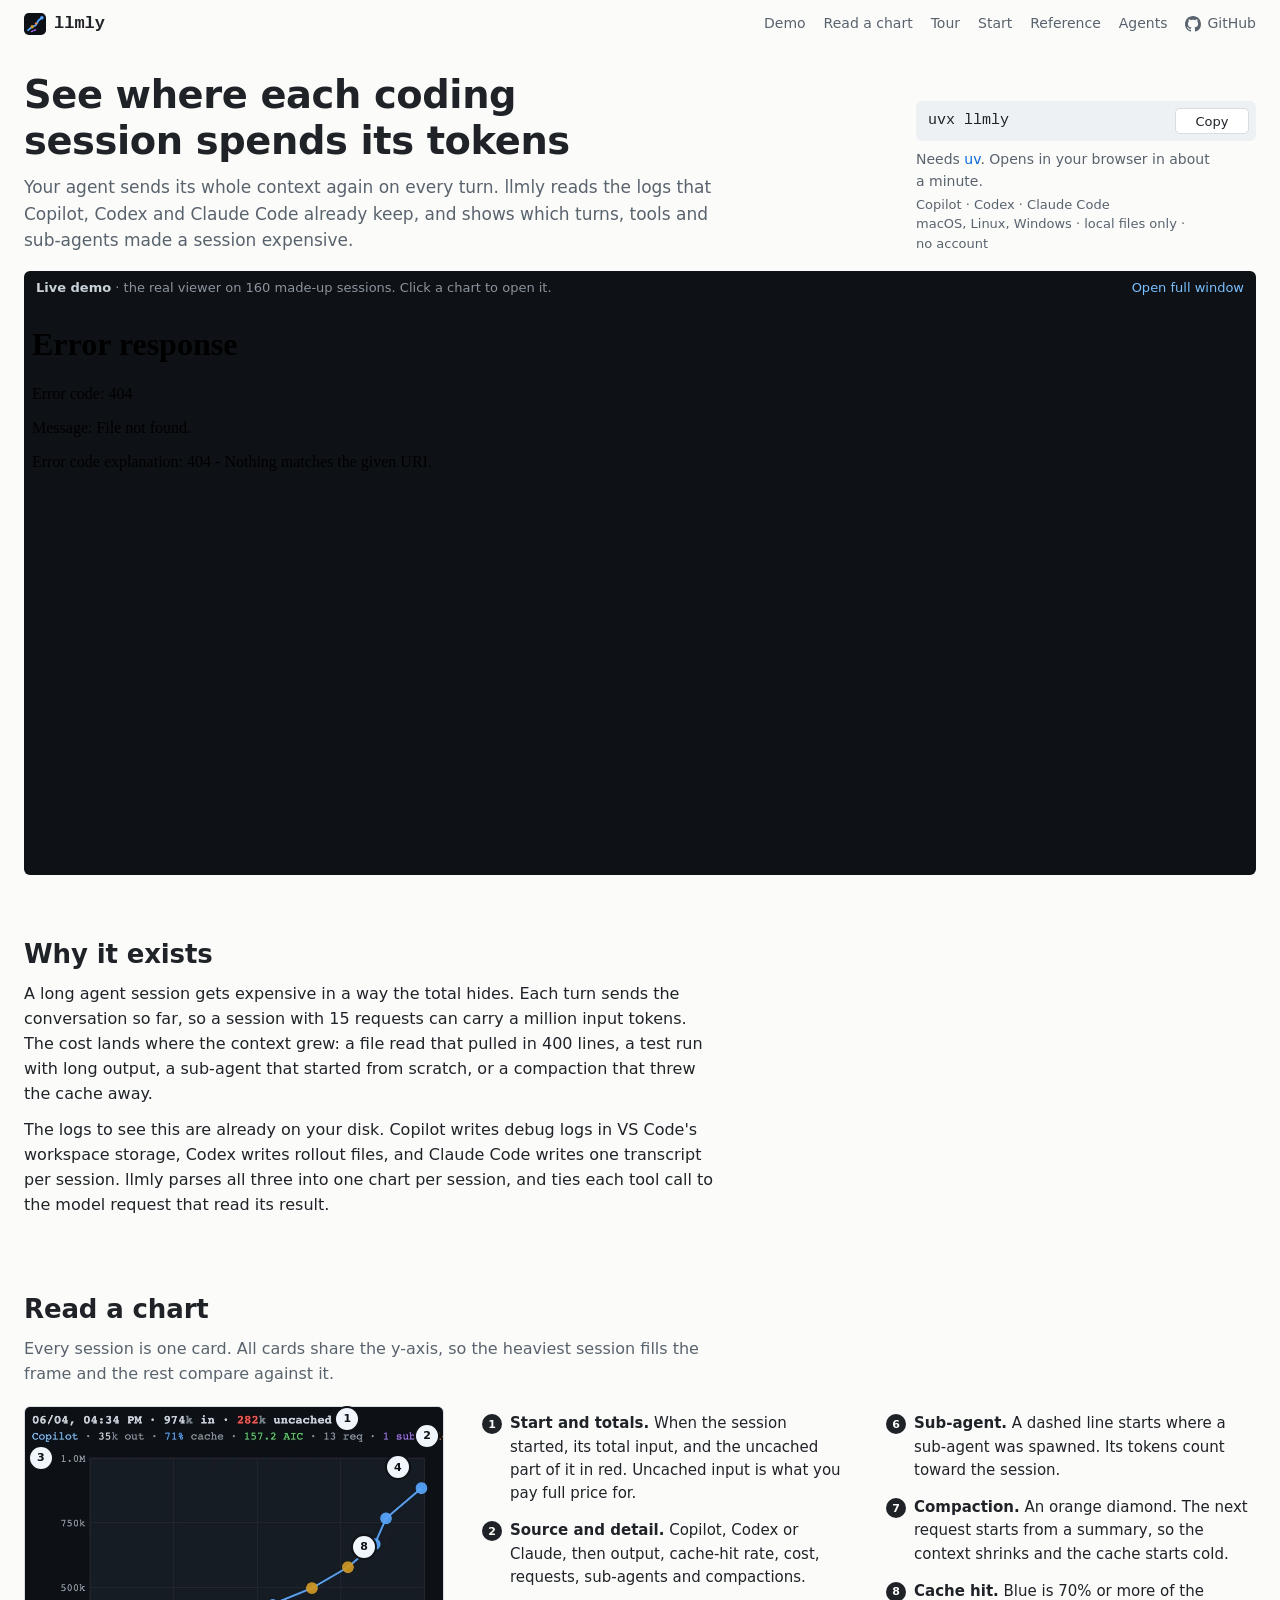
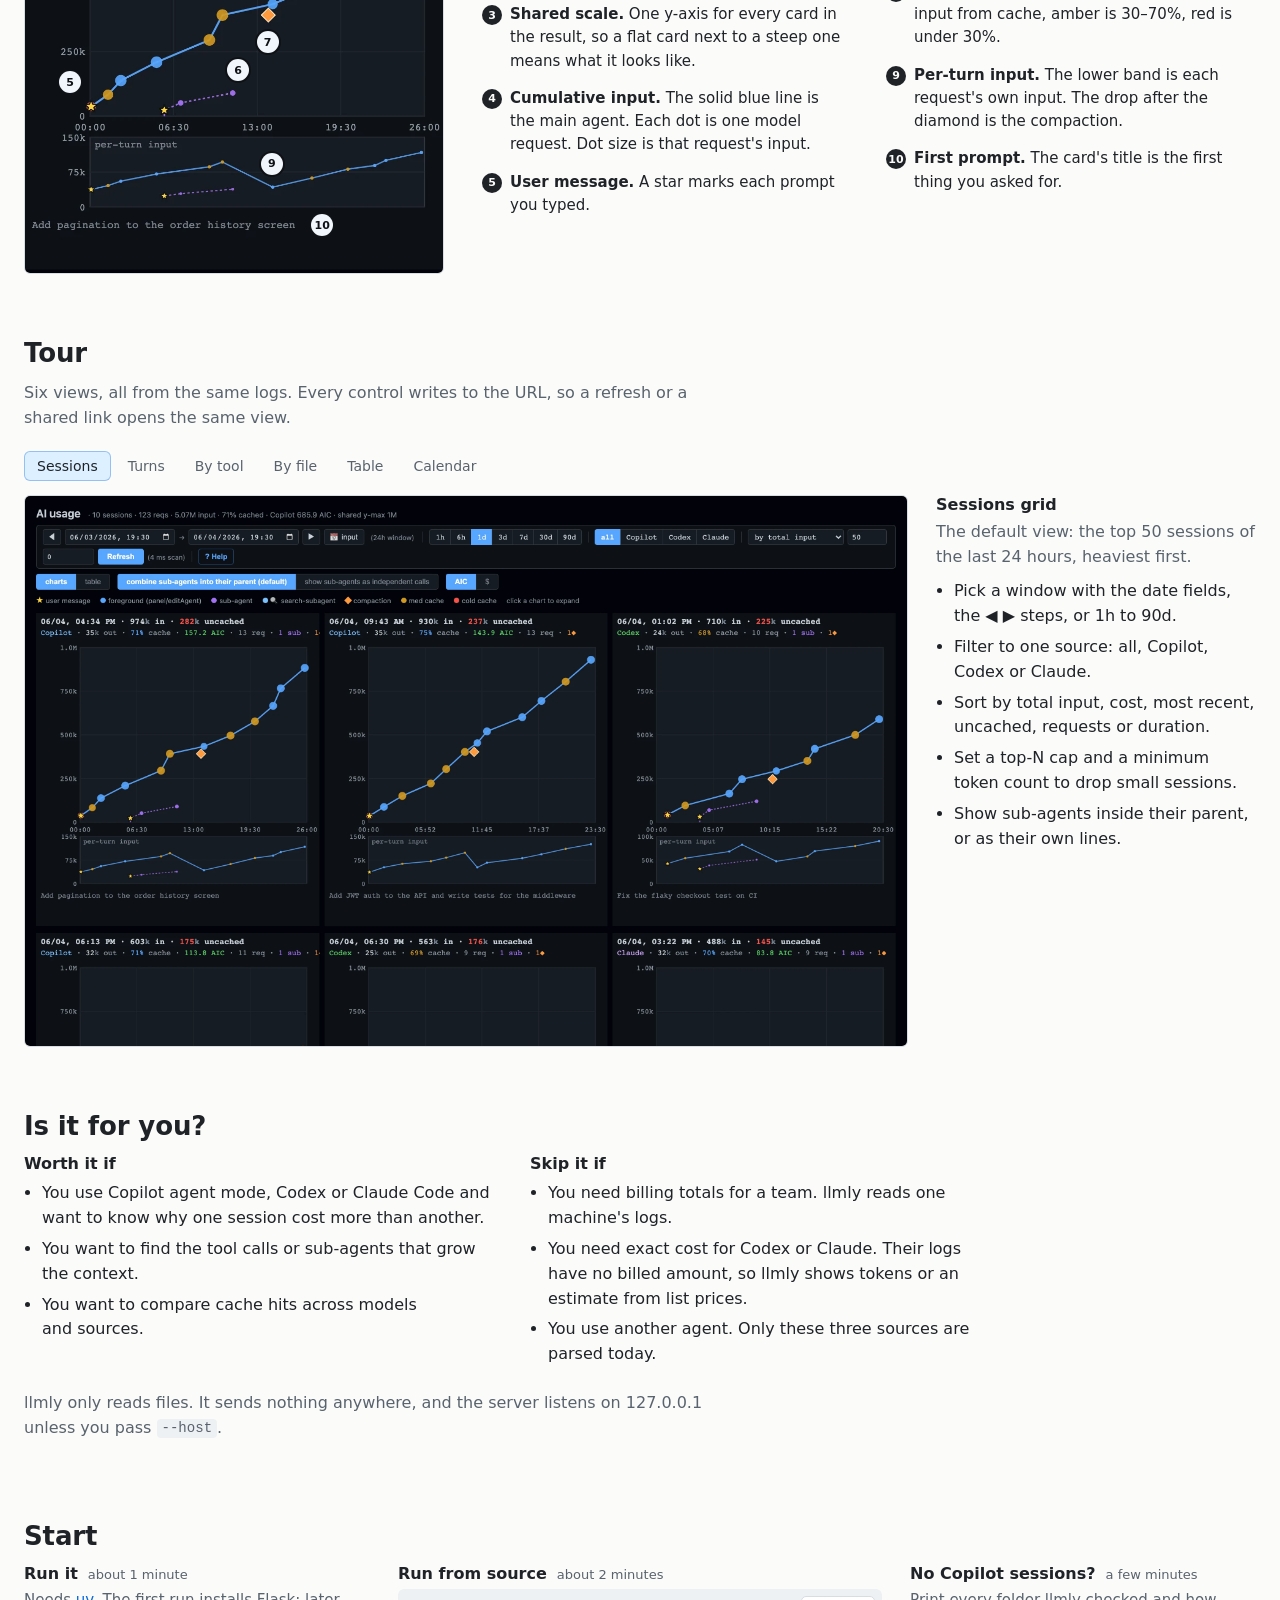
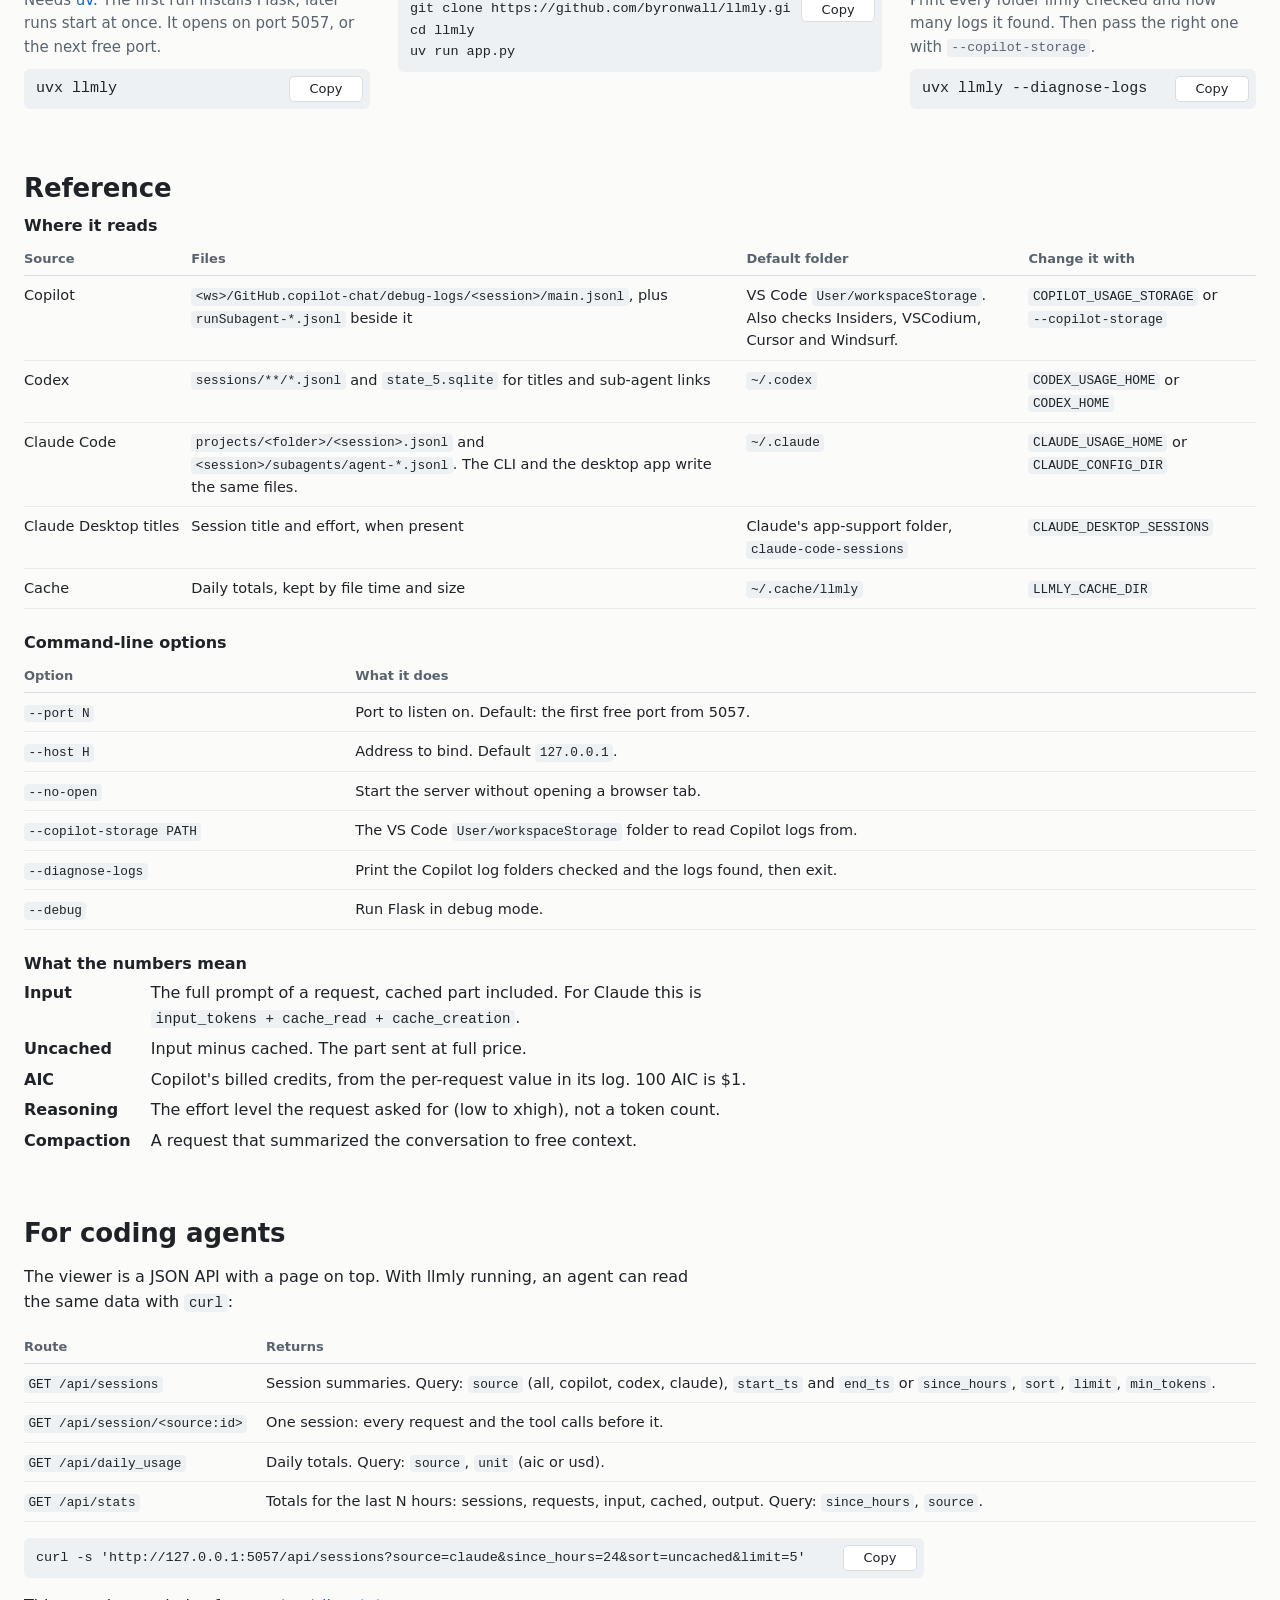
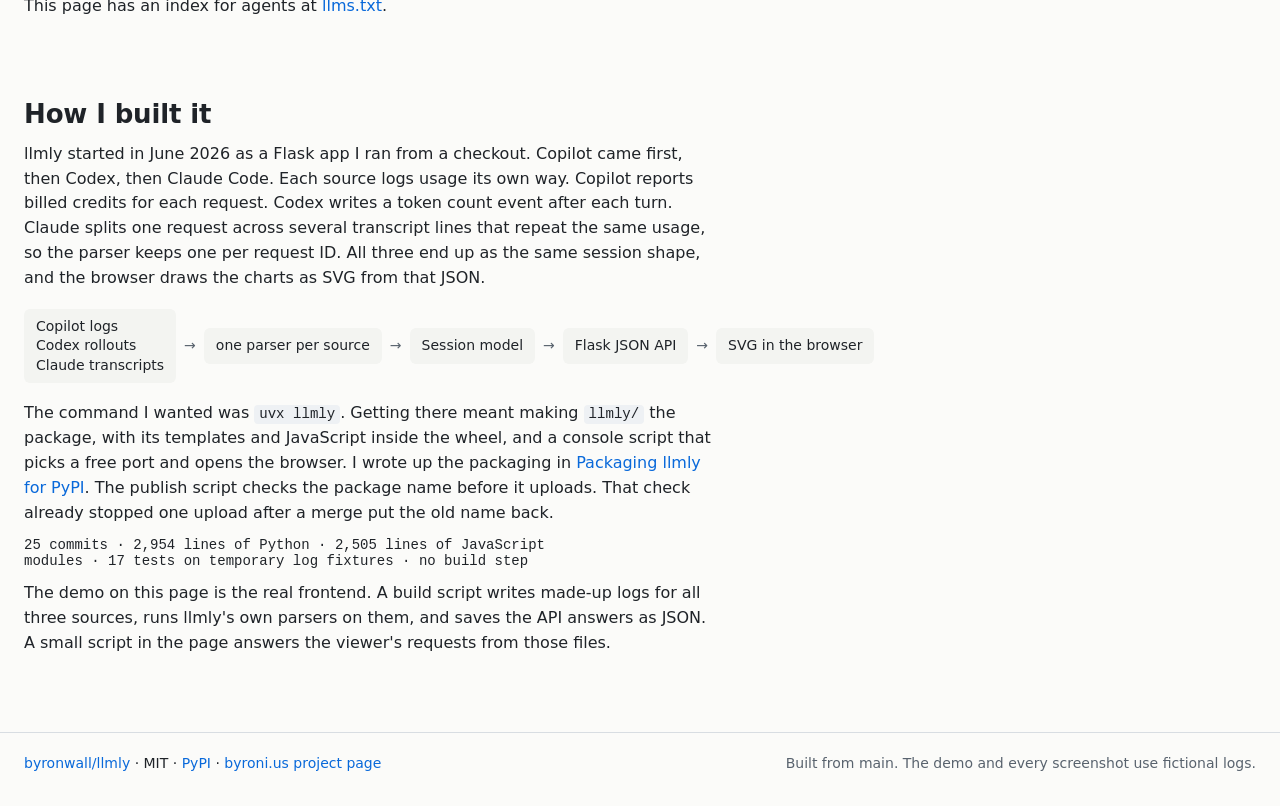
==== site/index.html @ c3ced41d "Add the llmly landing page with live demo, tour and reference Co-Authored-By: Claude Opus 5.5 <norep" ====
<!doctype html>
<html lang="en">
<head>
<meta charset="utf-8">
<meta name="viewport" content="width=device-width, initial-scale=1">
<title>llmly: token use in Copilot, Codex and Claude Code sessions</title>
<meta name="description" content="llmly reads the session logs that VS Code Copilot, Codex and Claude Code write on your machine. It charts each session's input over time and shows the tool calls that fed every model request.">
<meta property="og:title" content="llmly">
<meta property="og:description" content="See where each coding-agent session spends its tokens. A local viewer for Copilot, Codex and Claude Code logs. Run it with uvx llmly.">
<meta property="og:image" content="https://byronwall.github.io/llmly/images/og.png">
<meta property="og:type" content="website">
<meta name="twitter:card" content="summary_large_image">
<meta name="color-scheme" content="light dark">
<link rel="icon" href="icon.svg" type="image/svg+xml">
<link rel="apple-touch-icon" href="images/apple-touch-icon.png">
<link rel="alternate" type="text/plain" href="llms.txt" title="llms.txt">
<link rel="stylesheet" href="site.css">
<script src="site.js" defer></script>
</head>
<body>
<header class="nav" id="top">
  <a class="wordmark" href="./"><img src="icon.svg" alt="" width="22" height="22">llmly</a>
  <nav aria-label="Sections">
    <a href="#demo">Demo</a>
    <a href="#read">Read a chart</a>
    <a href="#tour">Tour</a>
    <a href="#start">Start</a>
    <a href="#reference">Reference</a>
    <a href="#agents">Agents</a>
    <a class="gh" href="https://github.com/byronwall/llmly"><svg viewBox="0 0 16 16" width="16" height="16" aria-hidden="true"><path fill="currentColor" d="M8 0C3.58 0 0 3.58 0 8c0 3.54 2.29 6.53 5.47 7.59.4.07.55-.17.55-.38 0-.19-.01-.82-.01-1.49-2.01.37-2.53-.49-2.69-.94-.09-.23-.48-.94-.82-1.13-.28-.15-.68-.52-.01-.53.63-.01 1.08.58 1.23.82.72 1.21 1.87.87 2.33.66.07-.52.28-.87.51-1.07-1.78-.2-3.64-.89-3.64-3.95 0-.87.31-1.59.82-2.15-.08-.2-.36-1.02.08-2.12 0 0 .67-.21 2.2.82.64-.18 1.32-.27 2-.27.68 0 1.36.09 2 .27 1.53-1.04 2.2-.82 2.2-.82.44 1.1.16 1.92.08 2.12.51.56.82 1.27.82 2.15 0 3.07-1.87 3.75-3.65 3.95.29.25.54.73.54 1.48 0 1.07-.01 1.93-.01 2.2 0 .21.15.46.55.38A8.013 8.013 0 0016 8c0-4.42-3.58-8-8-8z"/></svg>GitHub</a>
  </nav>
</header>

<main>
  <section class="hero">
    <div class="hero-copy">
      <h1>See where each coding session spends its tokens</h1>
      <p class="lede">Your agent sends its whole context again on every turn. llmly reads the logs that Copilot, Codex and Claude Code already keep, and shows which turns, tools and sub-agents made a session expensive.</p>
    </div>
    <div class="try">
      <div class="cmd"><code>uvx llmly</code><button type="button" class="copy" data-copy="uvx llmly" aria-label="Copy the command uvx llmly"><span>Copy</span></button></div>
      <p class="try-note">Needs <a href="https://docs.astral.sh/uv/">uv</a>. Opens in your browser in about a minute.</p>
      <p class="facts">Copilot · Codex · Claude Code<br>macOS, Linux, Windows · local files only · no account</p>
    </div>

    <figure class="demo" id="demo">
      <figcaption class="demo-bar">
        <span><b>Live demo</b> <span class="muted">· the real viewer on <span data-stat="demo_sessions">160</span> made-up sessions. Click a chart to open it.</span></span>
        <a href="demo/" class="ext">Open full window</a>
      </figcaption>
      <div class="demo-frame">
        <iframe src="demo/" title="llmly viewer running on fictional session logs" loading="eager"></iframe>
        <a class="demo-still" href="demo/"><img src="images/grid.webp" alt="The llmly session grid: one chart per session, cumulative input tokens over time" width="1440" height="900"><span>Open the live demo</span></a>
      </div>
    </figure>
  </section>

  <section class="why prose" id="why">
    <h2>Why it exists</h2>
    <p>A long agent session gets expensive in a way the total hides. Each turn sends the conversation so far, so a session with 15 requests can carry a million input tokens. The cost lands where the context grew: a file read that pulled in 400 lines, a test run with long output, a sub-agent that started from scratch, or a compaction that threw the cache away.</p>
    <p>The logs to see this are already on your disk. Copilot writes debug logs in VS Code's workspace storage, Codex writes rollout files, and Claude Code writes one transcript per session. llmly parses all three into one chart per session, and ties each tool call to the model request that read its result.</p>
  </section>

  <section class="read" id="read">
    <div class="sec-head">
      <h2>Read a chart</h2>
      <p>Every session is one card. All cards share the y-axis, so the heaviest session fills the frame and the rest compare against it.</p>
    </div>
    <div class="anatomy">
      <figure class="shot anat-shot">
        <button type="button" class="zoomable" data-full="images/card.webp" data-title="One session card">
          <img src="images/card.webp" alt="One llmly session card with its numbered parts" width="405" height="451" loading="lazy">
        </button>
        <span class="pin" data-pin="1" style="left:77%;top:2.7%">1</span>
        <span class="pin" data-pin="2" style="left:96%;top:6.3%">2</span>
        <span class="pin" data-pin="3" style="left:4%;top:11%">3</span>
        <span class="pin" data-pin="4" style="left:89%;top:13%">4</span>
        <span class="pin" data-pin="5" style="left:11%;top:59%">5</span>
        <span class="pin" data-pin="6" style="left:51%;top:56.5%">6</span>
        <span class="pin" data-pin="7" style="left:58%;top:50.5%">7</span>
        <span class="pin" data-pin="8" style="left:81%;top:30%">8</span>
        <span class="pin" data-pin="9" style="left:59%;top:76.5%">9</span>
        <span class="pin" data-pin="10" style="left:71%;top:89.6%">10</span>
      </figure>
      <ol class="pins">
        <li data-pin="1"><b>Start and totals.</b> When the session started, its total input, and the uncached part of it in red. Uncached input is what you pay full price for.</li>
        <li data-pin="2"><b>Source and detail.</b> Copilot, Codex or Claude, then output, cache-hit rate, cost, requests, sub-agents and compactions.</li>
        <li data-pin="3"><b>Shared scale.</b> One y-axis for every card in the result, so a flat card next to a steep one means what it looks like.</li>
        <li data-pin="4"><b>Cumulative input.</b> The solid blue line is the main agent. Each dot is one model request. Dot size is that request's input.</li>
        <li data-pin="5"><b>User message.</b> A star marks each prompt you typed.</li>
        <li data-pin="6"><b>Sub-agent.</b> A dashed line starts where a sub-agent was spawned. Its tokens count toward the session.</li>
        <li data-pin="7"><b>Compaction.</b> An orange diamond. The next request starts from a summary, so the context shrinks and the cache starts cold.</li>
        <li data-pin="8"><b>Cache hit.</b> Blue is 70% or more of the input from cache, amber is 30–70%, red is under 30%.</li>
        <li data-pin="9"><b>Per-turn input.</b> The lower band is each request's own input. The drop after the diamond is the compaction.</li>
        <li data-pin="10"><b>First prompt.</b> The card's title is the first thing you asked for.</li>
      </ol>
    </div>
  </section>

  <section class="tour" id="tour">
    <div class="sec-head">
      <h2>Tour</h2>
      <p>Six views, all from the same logs. Every control writes to the URL, so a refresh or a shared link opens the same view.</p>
    </div>
    <div class="tabs" role="tablist" aria-label="Views">
      <button type="button" role="tab" id="tab-grid" aria-controls="panel-grid" aria-selected="true" data-tab="grid">Sessions</button>
      <button type="button" role="tab" id="tab-turns" aria-controls="panel-turns" aria-selected="false" tabindex="-1" data-tab="turns">Turns</button>
      <button type="button" role="tab" id="tab-tools" aria-controls="panel-tools" aria-selected="false" tabindex="-1" data-tab="tools">By tool</button>
      <button type="button" role="tab" id="tab-files" aria-controls="panel-files" aria-selected="false" tabindex="-1" data-tab="files">By file</button>
      <button type="button" role="tab" id="tab-table" aria-controls="panel-table" aria-selected="false" tabindex="-1" data-tab="table">Table</button>
      <button type="button" role="tab" id="tab-calendar" aria-controls="panel-calendar" aria-selected="false" tabindex="-1" data-tab="calendar">Calendar</button>
    </div>
    <div class="panels">
      <div class="panel" role="tabpanel" id="panel-grid" aria-labelledby="tab-grid">
        <button type="button" class="zoomable shot" data-full="images/grid.webp" data-title="Sessions grid"><img src="images/grid.webp" alt="Grid of session charts for one day" width="1440" height="900" loading="lazy"></button>
        <div class="notes">
          <h3>Sessions grid</h3>
          <p>The default view: the top 50 sessions of the last 24 hours, heaviest first.</p>
          <ul>
            <li>Pick a window with the date fields, the ◀ ▶ steps, or 1h to 90d.</li>
            <li>Filter to one source: all, Copilot, Codex or Claude.</li>
            <li>Sort by total input, cost, most recent, uncached, requests or duration.</li>
            <li>Set a top-N cap and a minimum token count to drop small sessions.</li>
            <li>Show sub-agents inside their parent, or as their own lines.</li>
          </ul>
        </div>
      </div>
      <div class="panel" role="tabpanel" id="panel-turns" aria-labelledby="tab-turns" hidden>
        <button type="button" class="zoomable shot" data-full="images/detail-turns.webp" data-title="Session detail: turns"><img src="images/detail-turns.webp" alt="Session detail with a large chart and a table of every model request" width="1440" height="900" loading="lazy"></button>
        <div class="notes">
          <h3>Session detail: turns</h3>
          <p>Click a card to open it. One row per model request, grouped by agent.</p>
          <ul>
            <li>Model, reasoning level, input, cached, uncached, output and cost for each request.</li>
            <li>The tool calls that ran before each request, so you see what it read.</li>
            <li>Hover a dot to find its row, or a row to find its dot.</li>
            <li>Expand a row for each tool's arguments and result.</li>
          </ul>
        </div>
      </div>
      <div class="panel" role="tabpanel" id="panel-tools" aria-labelledby="tab-tools" hidden>
        <button type="button" class="zoomable shot" data-full="images/detail-tools.webp" data-title="Session detail: by tool"><img src="images/detail-tools.webp" alt="Session detail grouped by tool name" width="1440" height="900" loading="lazy"></button>
        <div class="notes">
          <h3>By tool</h3>
          <p>The same session, rolled up by tool name.</p>
          <ul>
            <li>Calls, failures, new input, uncached input, output and cost per tool.</li>
            <li>New input is how much a request's context grew since the one before. It points at the tool whose output was large.</li>
            <li>A tab per tool lists each call with its arguments.</li>
            <li>The file-read tab switches between a table and a heat map of the lines read.</li>
          </ul>
        </div>
      </div>
      <div class="panel" role="tabpanel" id="panel-files" aria-labelledby="tab-files" hidden>
        <button type="button" class="zoomable shot" data-full="images/detail-files.webp" data-title="Session detail: by file"><img src="images/detail-files.webp" alt="Session detail grouped by file path" width="1440" height="900" loading="lazy"></button>
        <div class="notes">
          <h3>By file</h3>
          <p>Tool calls grouped by the file path in their arguments.</p>
          <ul>
            <li>See which files the agent read and edited, and how often.</li>
            <li>Filter by a path, such as <code>/docs</code>, to check one area.</li>
          </ul>
        </div>
      </div>
      <div class="panel" role="tabpanel" id="panel-table" aria-labelledby="tab-table" hidden>
        <button type="button" class="zoomable shot" data-full="images/table.webp" data-title="Table rollup"><img src="images/table.webp" alt="Sortable table with one row per session" width="1440" height="900" loading="lazy"></button>
        <div class="notes">
          <h3>Table</h3>
          <p>One row per session, for a week or more at a time.</p>
          <ul>
            <li>Model, reasoning level, requests, sub-agents, input, cached, cache %, output, cost and duration.</li>
            <li>Click a column header to sort. Click a row for its detail.</li>
          </ul>
        </div>
      </div>
      <div class="panel" role="tabpanel" id="panel-calendar" aria-labelledby="tab-calendar" hidden>
        <button type="button" class="zoomable shot" data-full="images/calendar.webp" data-title="Usage calendar"><img src="images/calendar.webp" alt="Year calendar with daily input tokens" width="1440" height="900" loading="lazy"></button>
        <div class="notes">
          <h3>Calendar</h3>
          <p>A year of daily use. Click a day to show only that day.</p>
          <ul>
            <li>Copilot alone shows billed credits (AIC) or dollars.</li>
            <li>Codex, Claude and mixed views show input tokens, or estimated dollars where model prices are known.</li>
          </ul>
        </div>
      </div>
    </div>
  </section>

  <section class="fit" id="fit">
    <h2>Is it for you?</h2>
    <div class="cols">
      <div>
        <h3>Worth it if</h3>
        <ul>
          <li>You use Copilot agent mode, Codex or Claude Code and want to know why one session cost more than another.</li>
          <li>You want to find the tool calls or sub-agents that grow the context.</li>
          <li>You want to compare cache hits across models and sources.</li>
        </ul>
      </div>
      <div>
        <h3>Skip it if</h3>
        <ul>
          <li>You need billing totals for a team. llmly reads one machine's logs.</li>
          <li>You need exact cost for Codex or Claude. Their logs have no billed amount, so llmly shows tokens or an estimate from list prices.</li>
          <li>You use another agent. Only these three sources are parsed today.</li>
        </ul>
      </div>
    </div>
    <p class="note">llmly only reads files. It sends nothing anywhere, and the server listens on 127.0.0.1 unless you pass <code>--host</code>.</p>
  </section>

  <section class="start" id="start">
    <h2>Start</h2>
    <ol class="levels">
      <li>
        <h3>Run it <span class="time">about 1 minute</span></h3>
        <p>Needs <a href="https://docs.astral.sh/uv/">uv</a>. The first run installs Flask; later runs start at once. It opens on port 5057, or the next free port.</p>
        <div class="cmd"><code>uvx llmly</code><button type="button" class="copy" data-copy="uvx llmly" aria-label="Copy uvx llmly"><span>Copy</span></button></div>
      </li>
      <li>
        <h3>Run from source <span class="time">about 2 minutes</span></h3>
        <div class="cmd block"><code>git clone https://github.com/byronwall/llmly.git
cd llmly
uv run app.py</code><button type="button" class="copy" data-copy="git clone https://github.com/byronwall/llmly.git&#10;cd llmly&#10;uv run app.py" aria-label="Copy the clone and run commands"><span>Copy</span></button></div>
      </li>
      <li>
        <h3>No Copilot sessions? <span class="time">a few minutes</span></h3>
        <p>Print every folder llmly checked and how many logs it found. Then pass the right one with <code>--copilot-storage</code>.</p>
        <div class="cmd"><code>uvx llmly --diagnose-logs</code><button type="button" class="copy" data-copy="uvx llmly --diagnose-logs" aria-label="Copy uvx llmly --diagnose-logs"><span>Copy</span></button></div>
      </li>
    </ol>
  </section>

  <section class="reference" id="reference">
    <h2>Reference</h2>

    <h3 id="sources">Where it reads</h3>
    <div class="table-wrap"><table>
      <thead><tr><th>Source</th><th>Files</th><th>Default folder</th><th>Change it with</th></tr></thead>
      <tbody>
        <tr id="source-copilot"><td>Copilot</td><td><code>&lt;ws&gt;/GitHub.copilot-chat/debug-logs/&lt;session&gt;/main.jsonl</code>, plus <code>runSubagent-*.jsonl</code> beside it</td><td>VS Code <code>User/workspaceStorage</code>. Also checks Insiders, VSCodium, Cursor and Windsurf.</td><td><code>COPILOT_USAGE_STORAGE</code> or <code>--copilot-storage</code></td></tr>
        <tr id="source-codex"><td>Codex</td><td><code>sessions/**/*.jsonl</code> and <code>state_5.sqlite</code> for titles and sub-agent links</td><td><code>~/.codex</code></td><td><code>CODEX_USAGE_HOME</code> or <code>CODEX_HOME</code></td></tr>
        <tr id="source-claude"><td>Claude Code</td><td><code>projects/&lt;folder&gt;/&lt;session&gt;.jsonl</code> and <code>&lt;session&gt;/subagents/agent-*.jsonl</code>. The CLI and the desktop app write the same files.</td><td><code>~/.claude</code></td><td><code>CLAUDE_USAGE_HOME</code> or <code>CLAUDE_CONFIG_DIR</code></td></tr>
        <tr id="source-claude-desktop"><td>Claude Desktop titles</td><td>Session title and effort, when present</td><td>Claude's app-support folder, <code>claude-code-sessions</code></td><td><code>CLAUDE_DESKTOP_SESSIONS</code></td></tr>
        <tr id="source-cache"><td>Cache</td><td>Daily totals, kept by file time and size</td><td><code>~/.cache/llmly</code></td><td><code>LLMLY_CACHE_DIR</code></td></tr>
      </tbody>
    </table></div>

    <h3 id="flags">Command-line options</h3>
    <div class="table-wrap"><table>
      <thead><tr><th>Option</th><th>What it does</th></tr></thead>
      <tbody>
        <tr id="flag-port"><td><code>--port N</code></td><td>Port to listen on. Default: the first free port from 5057.</td></tr>
        <tr id="flag-host"><td><code>--host H</code></td><td>Address to bind. Default <code>127.0.0.1</code>.</td></tr>
        <tr id="flag-no-open"><td><code>--no-open</code></td><td>Start the server without opening a browser tab.</td></tr>
        <tr id="flag-copilot-storage"><td><code>--copilot-storage PATH</code></td><td>The VS Code <code>User/workspaceStorage</code> folder to read Copilot logs from.</td></tr>
        <tr id="flag-diagnose-logs"><td><code>--diagnose-logs</code></td><td>Print the Copilot log folders checked and the logs found, then exit.</td></tr>
        <tr id="flag-debug"><td><code>--debug</code></td><td>Run Flask in debug mode.</td></tr>
      </tbody>
    </table></div>

    <h3 id="numbers">What the numbers mean</h3>
    <dl class="defs">
      <dt id="def-input">Input</dt><dd>The full prompt of a request, cached part included. For Claude this is <code>input_tokens + cache_read + cache_creation</code>.</dd>
      <dt id="def-uncached">Uncached</dt><dd>Input minus cached. The part sent at full price.</dd>
      <dt id="def-aic">AIC</dt><dd>Copilot's billed credits, from the per-request value in its log. 100 AIC is $1.</dd>
      <dt id="def-reasoning">Reasoning</dt><dd>The effort level the request asked for (low to xhigh), not a token count.</dd>
      <dt id="def-compaction">Compaction</dt><dd>A request that summarized the conversation to free context.</dd>
    </dl>
  </section>

  <section class="agents" id="agents">
    <h2>For coding agents</h2>
    <p>The viewer is a JSON API with a page on top. With llmly running, an agent can read the same data with <code>curl</code>:</p>
    <div class="table-wrap"><table>
      <thead><tr><th>Route</th><th>Returns</th></tr></thead>
      <tbody>
        <tr id="api-sessions"><td><code>GET /api/sessions</code></td><td>Session summaries. Query: <code>source</code> (all, copilot, codex, claude), <code>start_ts</code> and <code>end_ts</code> or <code>since_hours</code>, <code>sort</code>, <code>limit</code>, <code>min_tokens</code>.</td></tr>
        <tr id="api-session"><td><code>GET /api/session/&lt;source:id&gt;</code></td><td>One session: every request and the tool calls before it.</td></tr>
        <tr id="api-daily"><td><code>GET /api/daily_usage</code></td><td>Daily totals. Query: <code>source</code>, <code>unit</code> (aic or usd).</td></tr>
        <tr id="api-stats"><td><code>GET /api/stats</code></td><td>Totals for the last N hours: sessions, requests, input, cached, output. Query: <code>since_hours</code>, <code>source</code>.</td></tr>
      </tbody>
    </table></div>
    <div class="cmd block"><code>curl -s 'http://127.0.0.1:5057/api/sessions?source=claude&amp;since_hours=24&amp;sort=uncached&amp;limit=5'</code><button type="button" class="copy" data-copy="curl -s 'http://127.0.0.1:5057/api/sessions?source=claude&amp;since_hours=24&amp;sort=uncached&amp;limit=5'" aria-label="Copy the curl command"><span>Copy</span></button></div>
    <p>This page has an index for agents at <a href="llms.txt">llms.txt</a>.</p>
  </section>

  <section class="built prose" id="built">
    <h2>How I built it</h2>
    <p>llmly started in <span data-stat="first_commit">June 2026</span> as a Flask app I ran from a checkout. Copilot came first, then Codex, then Claude Code. Each source logs usage its own way. Copilot reports billed credits for each request. Codex writes a token count event after each turn. Claude splits one request across several transcript lines that repeat the same usage, so the parser keeps one per request ID. All three end up as the same session shape, and the browser draws the charts as SVG from that JSON.</p>
    <figure class="flow" aria-label="How data moves through llmly">
      <span>Copilot logs<br>Codex rollouts<br>Claude transcripts</span><i>→</i><span>one parser per source</span><i>→</i><span>Session model</span><i>→</i><span>Flask JSON API</span><i>→</i><span>SVG in the browser</span>
    </figure>
    <p>The command I wanted was <code>uvx llmly</code>. Getting there meant making <code>llmly/</code> the package, with its templates and JavaScript inside the wheel, and a console script that picks a free port and opens the browser. I wrote up the packaging in <a href="https://byroni.us/blog/packaging-llmly-for-pypi">Packaging llmly for PyPI</a>. The publish script checks the package name before it uploads. That check already stopped one upload after a merge put the old name back.</p>
    <p class="numbers"><span data-stat="commits">25</span> commits · <span data-stat="python_lines">2,954</span> lines of Python · <span data-stat="js_lines">2,505</span> lines of JavaScript modules · <span data-stat="tests">17</span> tests on temporary log fixtures · no build step</p>
    <p>The demo on this page is the real frontend. A build script writes made-up logs for all three sources, runs llmly's own parsers on them, and saves the API answers as JSON. A small script in the page answers the viewer's requests from those files.</p>
  </section>
</main>

<footer class="foot">
  <span><a href="https://github.com/byronwall/llmly">byronwall/llmly</a> · MIT · <a href="https://pypi.org/project/llmly/">PyPI</a> · <a href="https://byroni.us/projects/data-viz-copilot-usage">byroni.us project page</a></span>
  <span class="muted">Built from <span data-stat="built_from">main</span>. The demo and every screenshot use fictional logs.</span>
</footer>

<dialog class="lightbox" id="lightbox" aria-label="Screenshot viewer">
  <div class="lb-bar">
    <span class="lb-title" id="lbTitle"></span>
    <span class="lb-actions">
      <button type="button" id="lbPrev" aria-label="Previous screenshot">←</button>
      <button type="button" id="lbNext" aria-label="Next screenshot">→</button>
      <button type="button" id="lbActual">Actual size</button>
      <button type="button" id="lbClose">Close</button>
    </span>
  </div>
  <div class="lb-stage" id="lbStage"><img id="lbImg" alt=""></div>
</dialog>
</body>
</html>
---- site/site.css ----
/* llmly site. Colors come from the viewer: its chart blue, sub-agent purple,
   compaction orange and cache amber/red. Light by default, dark with the OS. */
:root {
  --bg: #fbfbf9;
  --panel: #f3f4f1;
  --raised: #ffffff;
  --ink: #1f2328;
  --muted: #59636e;
  --line: #d8dde2;
  --line-soft: #e8ebee;
  --accent: #0969da;
  --accent-tint: #ddf0ff;
  --blue: #1f6feb;
  --purple: #8250df;
  --orange: #d36d14;
  --amber: #b07c0c;
  --red: #cf222e;
  --code-bg: #eef1f4;
  --app: #0e1116;
  --sans: ui-sans-serif, system-ui, -apple-system, "Segoe UI", Roboto, sans-serif;
  --mono: ui-monospace, "SF Mono", Menlo, Consolas, monospace;
  --r: 6px;
  --nav-h: 48px;
  --fast: 140ms;
  color-scheme: light;
}
@media (prefers-color-scheme: dark) {
  :root {
    --bg: #0d1117;
    --panel: #151b23;
    --raised: #161b22;
    --ink: #e6edf3;
    --muted: #9198a1;
    --line: #30363d;
    --line-soft: #21262d;
    --accent: #58a6ff;
    --accent-tint: #13294a;
    --blue: #58a6ff;
    --purple: #a371f7;
    --orange: #f0883e;
    --amber: #d29922;
    --red: #f85149;
    --code-bg: #1c232c;
    color-scheme: dark;
  }
}

* { box-sizing: border-box; }
html { scroll-padding-top: calc(var(--nav-h) + 12px); }
body {
  margin: 0;
  background: var(--bg);
  color: var(--ink);
  font: 16px/1.55 var(--sans);
  -webkit-font-smoothing: antialiased;
}
h1, h2, h3 { text-wrap: balance; line-height: 1.2; margin: 0; }
p, li, dd { text-wrap: pretty; }
a { color: var(--accent); text-decoration: none; white-space: nowrap; transition: color var(--fast); }
p a, li a, dd a { white-space: normal; }
@media (hover: hover) { a:hover { color: color-mix(in srgb, var(--accent) 75%, var(--ink)); } }
code { font: 0.88em/1.45 var(--mono); background: var(--code-bg); padding: 0.1em 0.35em; border-radius: 4px; white-space: nowrap; }
.muted { color: var(--muted); }
:focus-visible { outline: 2px solid var(--accent); outline-offset: 2px; }

/* Header */
.nav {
  position: sticky; top: 0; z-index: 20;
  height: var(--nav-h);
  display: flex; align-items: center; justify-content: space-between; gap: 16px;
  padding: 0 24px;
  background: color-mix(in srgb, var(--bg) 92%, transparent);
  backdrop-filter: blur(8px);
  border-bottom: 1px solid transparent;
  transition: border-color var(--fast);
}
.nav.scrolled { border-bottom-color: var(--line); }
.wordmark { display: inline-flex; align-items: center; gap: 8px; color: var(--ink); font: 600 17px var(--mono); }
.nav nav { display: flex; align-items: center; gap: 18px; font-size: 14px; }
.nav nav a { color: var(--muted); }
@media (hover: hover) { .nav nav a:hover { color: var(--ink); } }
.gh { display: inline-flex; align-items: center; gap: 6px; }

main { max-width: 1400px; margin: 0 auto; padding: 0 24px; }
section { padding: 56px 0 8px; }
section h2 { font-size: 26px; letter-spacing: -0.005em; margin-bottom: 12px; }
section h3 { font-size: 16px; }
.sec-head p, .prose p { max-width: 68ch; color: var(--ink); }
.sec-head { margin-bottom: 20px; }
.sec-head p { margin: 0; color: var(--muted); }

/* Hero */
.hero {
  padding-top: 24px;
  display: grid;
  grid-template-columns: minmax(0, 1fr) auto;
  column-gap: 40px;
  row-gap: 18px;
  align-items: end;
}
.hero h1 { font-size: clamp(28px, 3vw, 40px); letter-spacing: -0.01em; max-width: 22ch; }
.lede { margin: 10px 0 0; max-width: 66ch; font-size: 17px; color: var(--muted); }
.try { width: 340px; }
.try-note { margin: 8px 0 2px; font-size: 14px; color: var(--muted); }
.facts { margin: 0; font-size: 13px; color: var(--muted); line-height: 1.5; }

.cmd {
  display: flex; align-items: flex-start; justify-content: space-between; gap: 10px;
  background: var(--code-bg); border-radius: var(--r);
  padding: 7px 7px 7px 12px;
}
.cmd code { background: none; padding: 0; font-size: 15px; line-height: 26px; white-space: pre; overflow-x: auto; min-width: 0; }
.cmd.block code { font-size: 13.5px; line-height: 1.6; padding: 2px 0; }
.copy {
  flex: none; width: 74px; height: 26px;
  font: 500 13px var(--sans); color: var(--ink);
  background: var(--raised); border: 1px solid var(--line); border-radius: 5px;
  cursor: pointer;
  transition: background-color var(--fast), border-color var(--fast), transform 60ms;
}
@media (hover: hover) { .copy:hover { border-color: var(--muted); } }
.copy:active { transform: scale(0.97); }
.copy.done { color: var(--accent); border-color: var(--accent); }

.demo { grid-column: 1 / -1; margin: 0; }
.demo-bar {
  display: flex; justify-content: space-between; align-items: center; gap: 12px;
  height: 34px; padding: 0 12px;
  background: var(--app); color: #c9d1d9;
  border-radius: var(--r) var(--r) 0 0;
  font-size: 13px;
}
.demo-bar .muted { color: #8b949e; }
.demo-bar a { color: #79c0ff; }
.demo-frame { position: relative; background: var(--app); border-radius: 0 0 var(--r) var(--r); overflow: hidden; }
.demo-frame iframe {
  display: block; width: 100%; border: 0;
  height: clamp(420px, calc(100svh - 330px), 720px);
}
.demo-still { display: none; position: relative; }
.demo-still img { display: block; width: 100%; height: auto; }
.demo-still span {
  position: absolute; left: 50%; bottom: 16px; transform: translateX(-50%);
  background: var(--accent); color: #fff; font-weight: 600; font-size: 14px;
  padding: 8px 14px; border-radius: 6px;
}

/* Why */
.why p { margin: 0 0 12px; }

/* Anatomy */
.anatomy { display: grid; grid-template-columns: 420px minmax(0, 1fr); gap: 32px; align-items: start; }
.shot { position: relative; margin: 0; }
.zoomable {
  display: block; width: 100%; padding: 0; border: 1px solid var(--line); border-radius: var(--r);
  background: var(--app); cursor: zoom-in; overflow: hidden;
}
.zoomable img { display: block; width: 100%; height: auto; }
.pin {
  position: absolute; transform: translate(-50%, -50%);
  width: 22px; height: 22px; border-radius: 50%;
  display: grid; place-items: center;
  font: 600 11px var(--sans); color: #0e1116; background: #f0f6fc;
  box-shadow: 0 0 0 2px #0e1116;
  pointer-events: none;
  transition: background-color var(--fast), color var(--fast);
}
.pin.on { background: #ffd33d; }
.pins { margin: 0; padding: 0; list-style: none; counter-reset: pin; columns: 2 300px; column-gap: 28px; }
.pins li {
  counter-increment: pin; break-inside: avoid;
  position: relative; padding: 6px 8px 6px 34px; margin-bottom: 2px;
  border-radius: var(--r); font-size: 15px;
  transition: background-color var(--fast);
}
.pins li::before {
  content: counter(pin); position: absolute; left: 6px; top: 8px;
  width: 20px; height: 20px; border-radius: 50%;
  display: grid; place-items: center;
  font: 600 11px var(--sans); background: var(--ink); color: var(--bg);
}
.pins li.on { background: var(--accent-tint); }

/* Tour */
.tabs { display: flex; flex-wrap: wrap; gap: 4px; margin-bottom: 14px; }
.tabs [role="tab"] {
  height: 30px; padding: 0 12px;
  font: 500 14px var(--sans); color: var(--muted);
  background: transparent; border: 1px solid transparent; border-radius: var(--r);
  cursor: pointer; transition: background-color var(--fast), color var(--fast);
}
@media (hover: hover) { .tabs [role="tab"]:hover { background: var(--panel); color: var(--ink); } }
.tabs [role="tab"][aria-selected="true"] { background: var(--accent-tint); color: var(--ink); border-color: color-mix(in srgb, var(--accent) 35%, transparent); }
.panel { display: grid; grid-template-columns: minmax(0, 1fr) 320px; gap: 28px; align-items: start; }
.panel[hidden] { display: none; }
.panel .zoomable { aspect-ratio: 16 / 10; }
.notes h3 { margin-bottom: 6px; }
.notes p { margin: 0 0 10px; color: var(--muted); }
.notes ul, .fit ul { margin: 0; padding-left: 18px; }
.notes li, .fit li { margin-bottom: 6px; }

/* Fit */
.fit .cols { display: grid; grid-template-columns: repeat(2, minmax(0, 1fr)); gap: 32px; max-width: 980px; }
.fit h3 { margin-bottom: 8px; }
.note { max-width: 68ch; margin-top: 18px; color: var(--muted); }

/* Start */
.levels { list-style: none; padding: 0; margin: 0; display: grid; grid-template-columns: minmax(0, 1fr) minmax(0, 1.4fr) minmax(0, 1fr); gap: 28px; }
.levels h3 { margin-bottom: 6px; display: flex; gap: 10px; align-items: baseline; flex-wrap: wrap; }
.time { font: 400 13px var(--sans); color: var(--muted); }
.levels p { margin: 0 0 10px; color: var(--muted); font-size: 15px; }

/* Reference and agents */
.reference h3 { margin: 24px 0 8px; }
.reference h3:first-of-type { margin-top: 4px; }
.table-wrap { overflow-x: auto; }
table { border-collapse: collapse; width: 100%; font-size: 14.5px; }
th { text-align: left; font-weight: 600; color: var(--muted); font-size: 13px; padding: 6px 12px 6px 0; border-bottom: 1px solid var(--line); }
td { padding: 8px 12px 8px 0; border-bottom: 1px solid var(--line-soft); vertical-align: top; }
td:first-child { white-space: nowrap; }
td code { white-space: nowrap; }
tr:target { background: var(--accent-tint); }
.defs { display: grid; grid-template-columns: max-content minmax(0, 68ch); gap: 6px 20px; margin: 0; }
.defs dt { font-weight: 600; }
.defs dd { margin: 0; }
.agents p { max-width: 68ch; }
.agents .cmd { margin-top: 16px; max-width: 900px; }

/* Built */
.built p { margin: 0 0 12px; }
.flow {
  display: flex; flex-wrap: wrap; align-items: center; gap: 8px;
  margin: 18px 0; font-size: 14px;
}
.flow span { background: var(--panel); border-radius: var(--r); padding: 8px 12px; line-height: 1.4; }
.flow i { font-style: normal; color: var(--muted); }
.numbers { font: 14px var(--mono); color: var(--muted); font-variant-numeric: tabular-nums; }

.foot {
  max-width: 1400px; margin: 56px auto 0; padding: 20px 24px 32px;
  display: flex; justify-content: space-between; flex-wrap: wrap; gap: 8px 24px;
  border-top: 1px solid var(--line); font-size: 14px;
}

/* Lightbox */
.lightbox {
  width: 100vw; height: 100vh; max-width: none; max-height: none;
  margin: 0; padding: 0; border: 0;
  background: rgba(6, 8, 12, 0.94); color: #e6edf3;
}
.lightbox::backdrop { background: transparent; }
.lb-bar {
  height: 44px; display: flex; align-items: center; justify-content: space-between; gap: 12px;
  padding: 0 12px 0 16px; font-size: 14px;
}
.lb-actions { display: flex; gap: 6px; }
.lb-actions button {
  height: 28px; min-width: 28px; padding: 0 10px;
  font: 500 13px var(--sans); color: #e6edf3;
  background: #21262d; border: 1px solid #30363d; border-radius: 5px; cursor: pointer;
}
@media (hover: hover) { .lb-actions button:hover { background: #30363d; } }
.lb-actions button[hidden] { display: none; }
.lb-stage { position: absolute; inset: 44px 0 0; overflow: hidden; cursor: zoom-in; user-select: none; }
.lb-stage.zoomed { cursor: grab; }
.lb-stage.dragging { cursor: grabbing; }
.lb-stage img { position: absolute; left: 0; top: 0; transform-origin: 0 0; max-width: none; -webkit-user-drag: none; }

/* Narrow */
@media (max-width: 1100px) {
  .hero { grid-template-columns: minmax(0, 1fr); }
  .try { width: auto; max-width: 420px; }
  .panel { grid-template-columns: minmax(0, 1fr); }
  .anatomy { grid-template-columns: 380px minmax(0, 1fr); }
  .levels { grid-template-columns: minmax(0, 1fr); max-width: 720px; }
}
@media (max-width: 860px) {
  .demo-frame iframe { display: none; }
  .demo-still { display: block; }
  .nav nav a:not(.gh) { display: none; }
  .anatomy { grid-template-columns: minmax(0, 1fr); }
  .anat-shot { max-width: 440px; }
  .pins { columns: 1; }
}
@media (max-width: 600px) {
  main { padding: 0 16px; }
  .nav { padding: 0 16px; }
  section { padding-top: 40px; }
  .pin { display: none; }
  .fit .cols { grid-template-columns: minmax(0, 1fr); gap: 16px; }
  .defs { grid-template-columns: minmax(0, 1fr); }
  .defs dd { margin-bottom: 8px; }
  .demo-bar > span .muted { display: none; }
  td:first-child { white-space: normal; }
  .foot { padding: 20px 16px 28px; }
}
@media (prefers-reduced-motion: reduce) { * { transition: none !important; } }
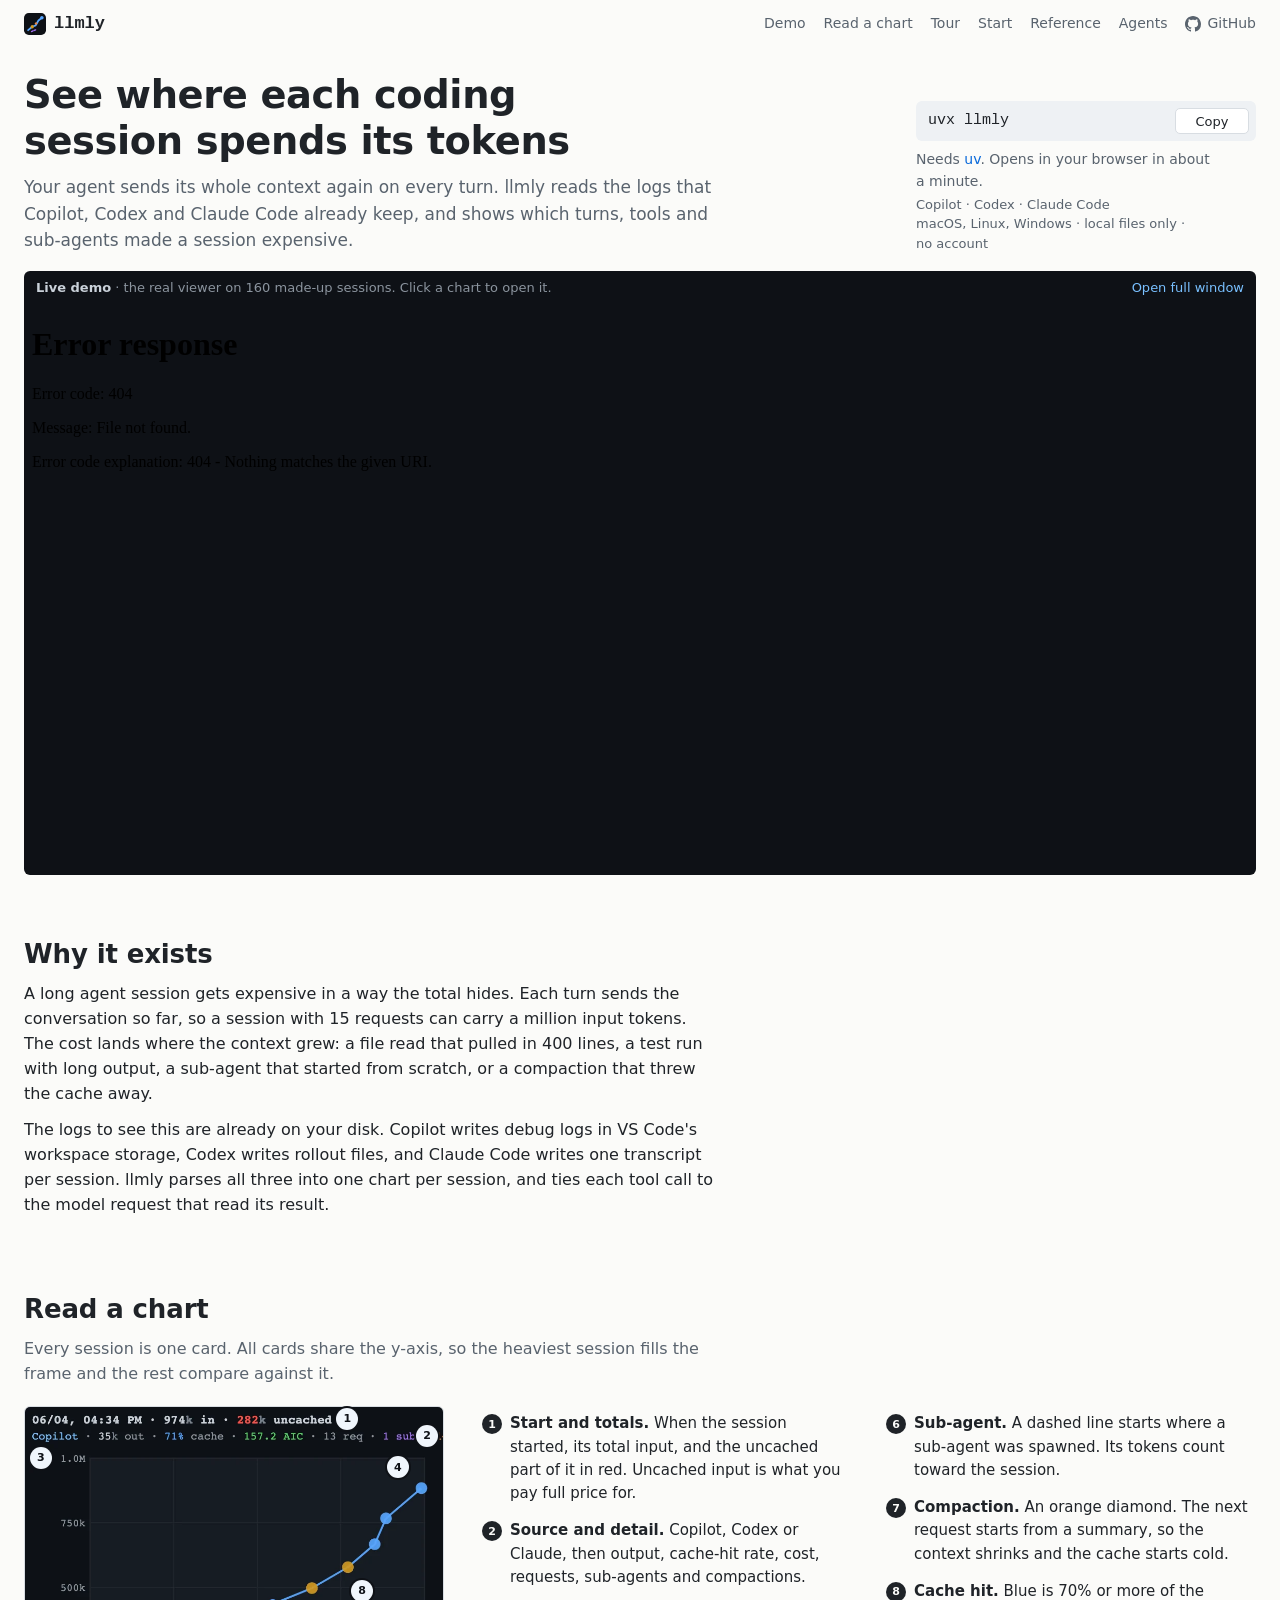
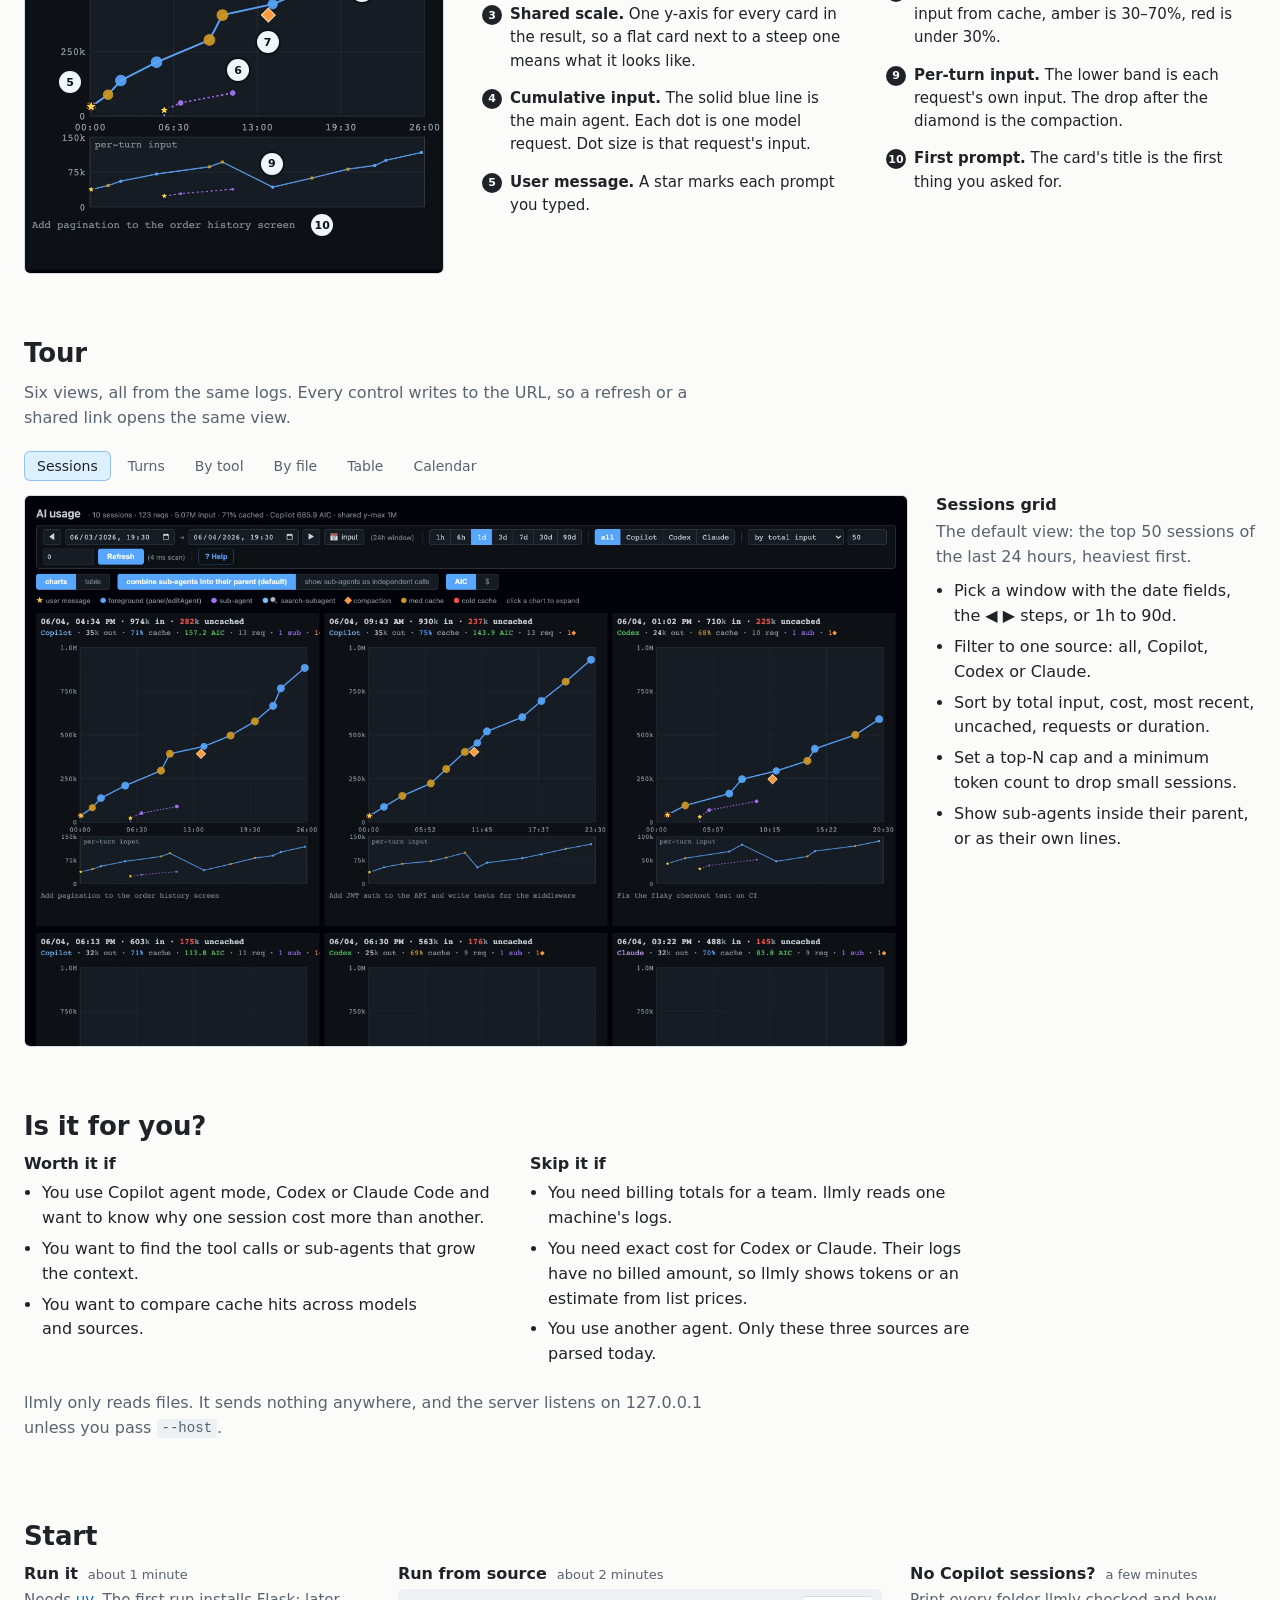
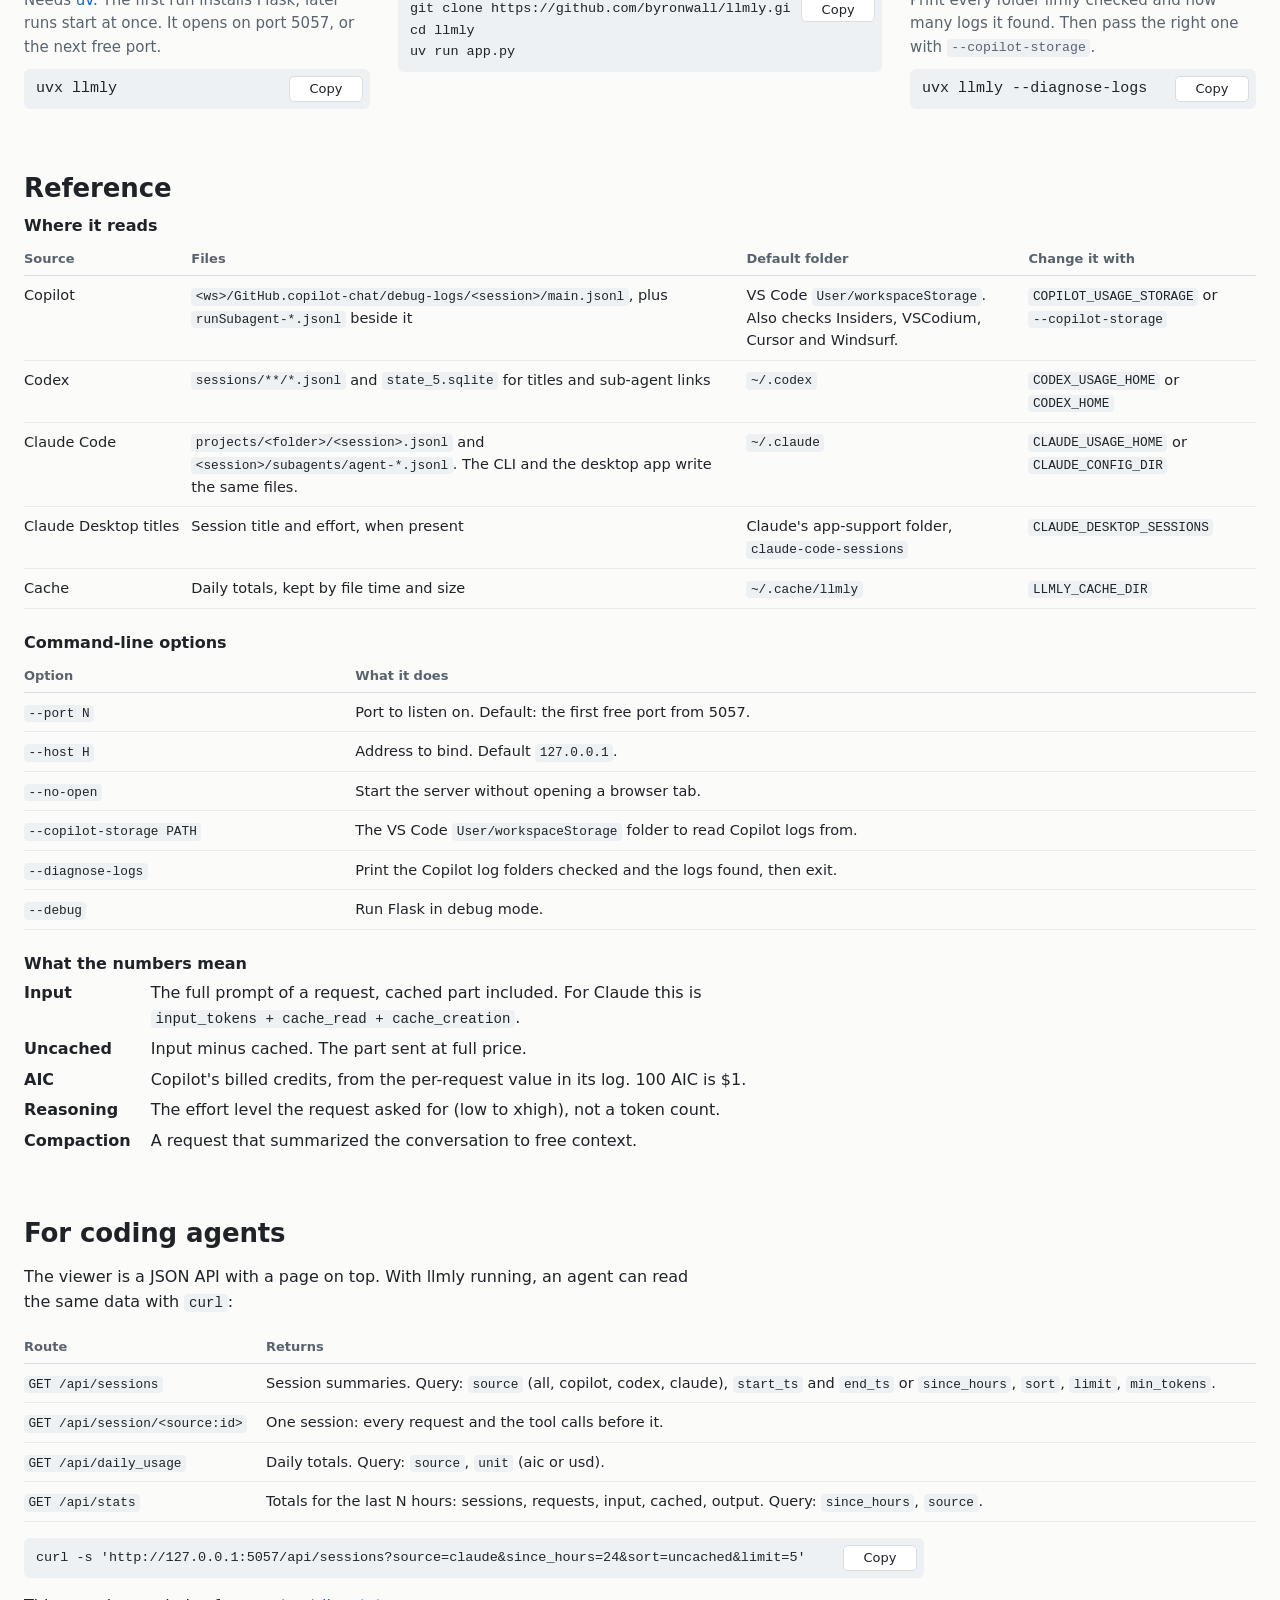
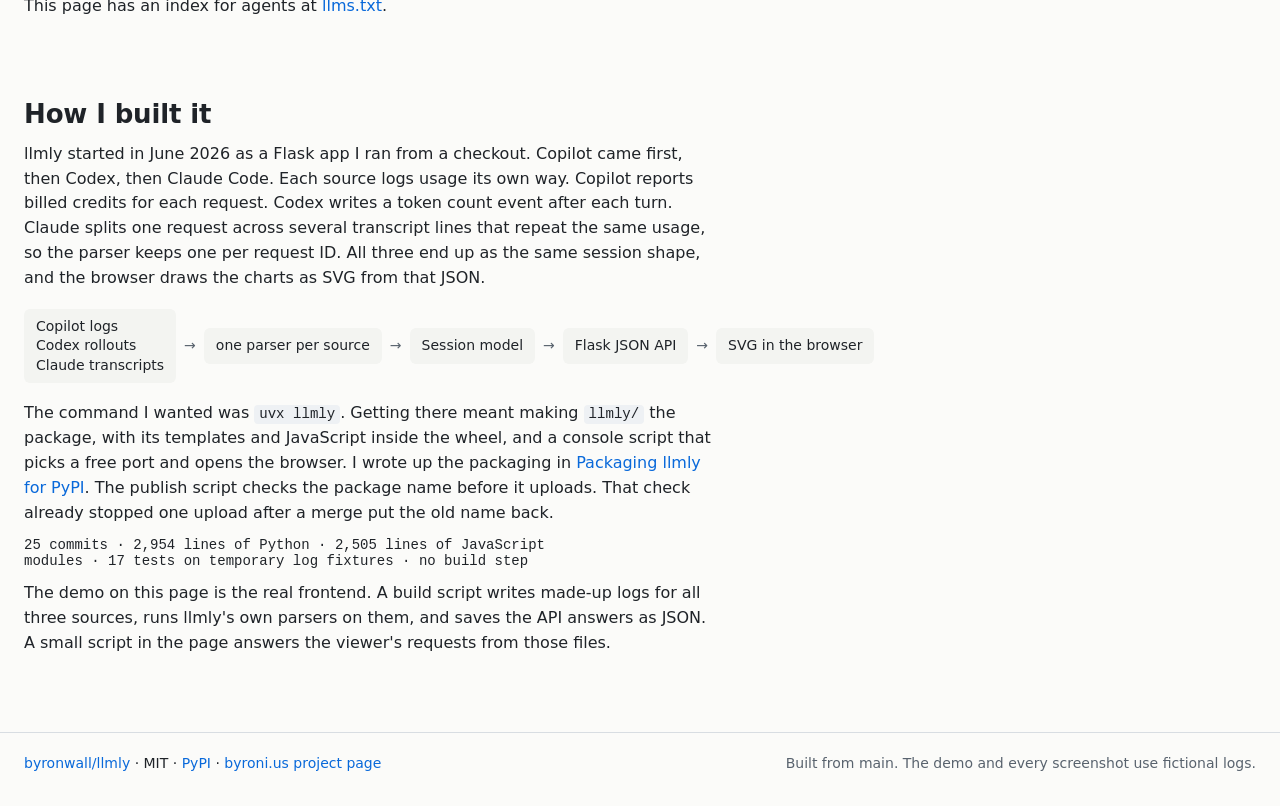
==== commit 959668c9: "Move the cache-hit pin onto an amber dot Co-Authored-By: Claude Opus 5.5 <noreply@anthropic.com>" ====
--- a/site/index.html
+++ b/site/index.html
@@ -78,7 +78,7 @@
         <span class="pin" data-pin="5" style="left:11%;top:59%">5</span>
         <span class="pin" data-pin="6" style="left:51%;top:56.5%">6</span>
         <span class="pin" data-pin="7" style="left:58%;top:50.5%">7</span>
-        <span class="pin" data-pin="8" style="left:81%;top:30%">8</span>
+        <span class="pin" data-pin="8" style="left:80.5%;top:39.5%">8</span>
         <span class="pin" data-pin="9" style="left:59%;top:76.5%">9</span>
         <span class="pin" data-pin="10" style="left:71%;top:89.6%">10</span>
       </figure>
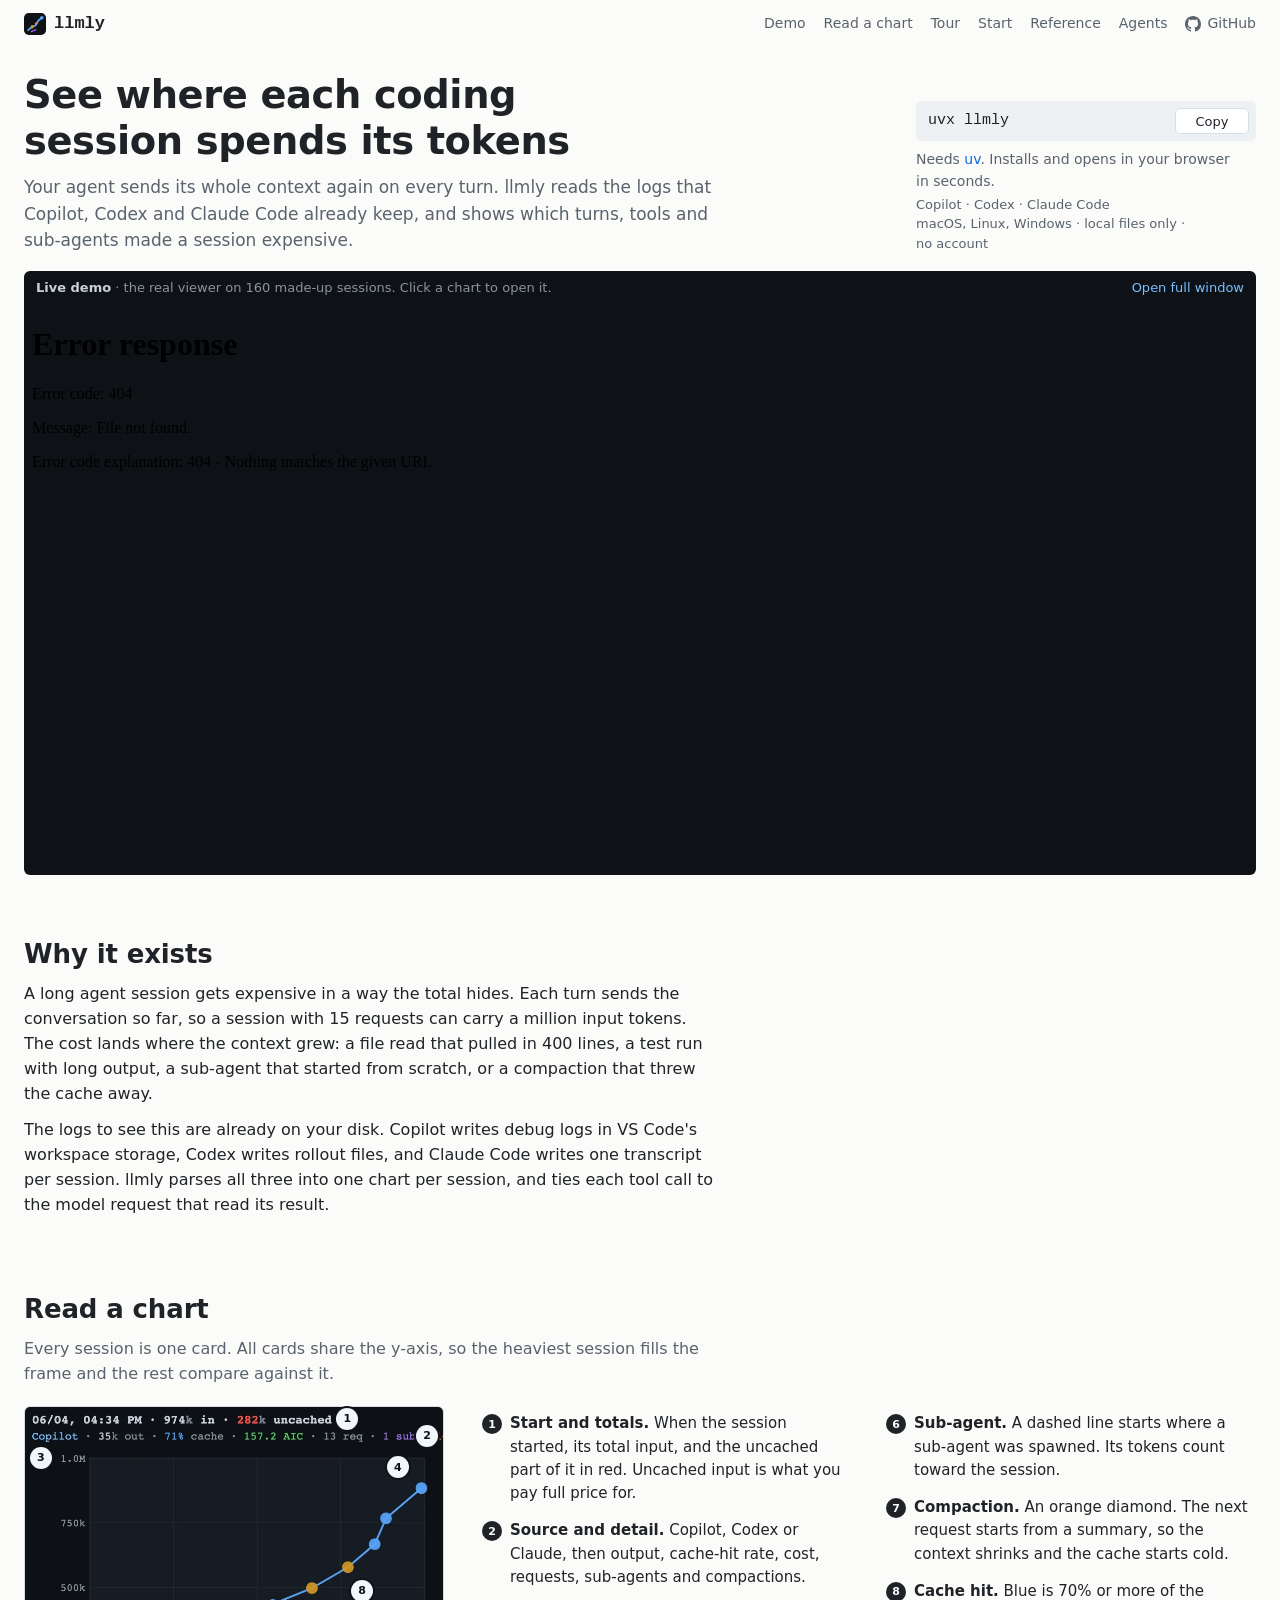
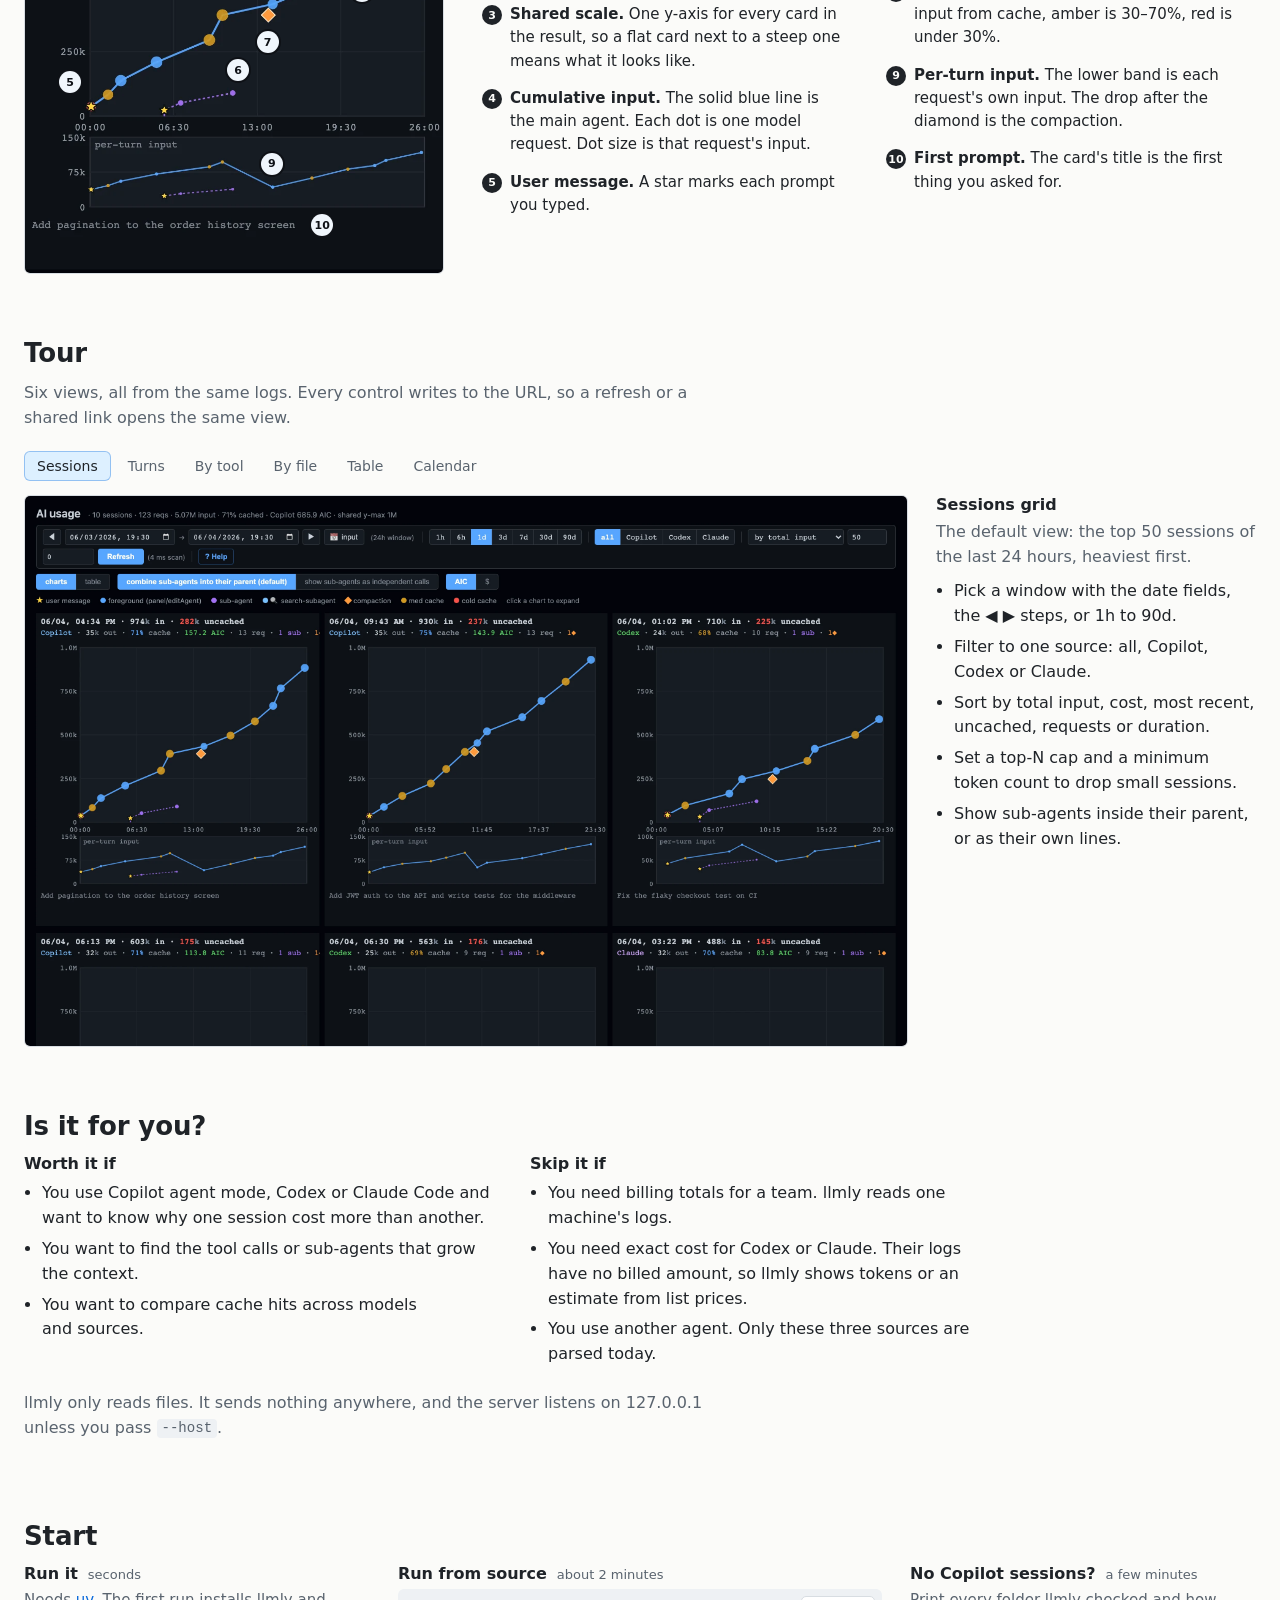
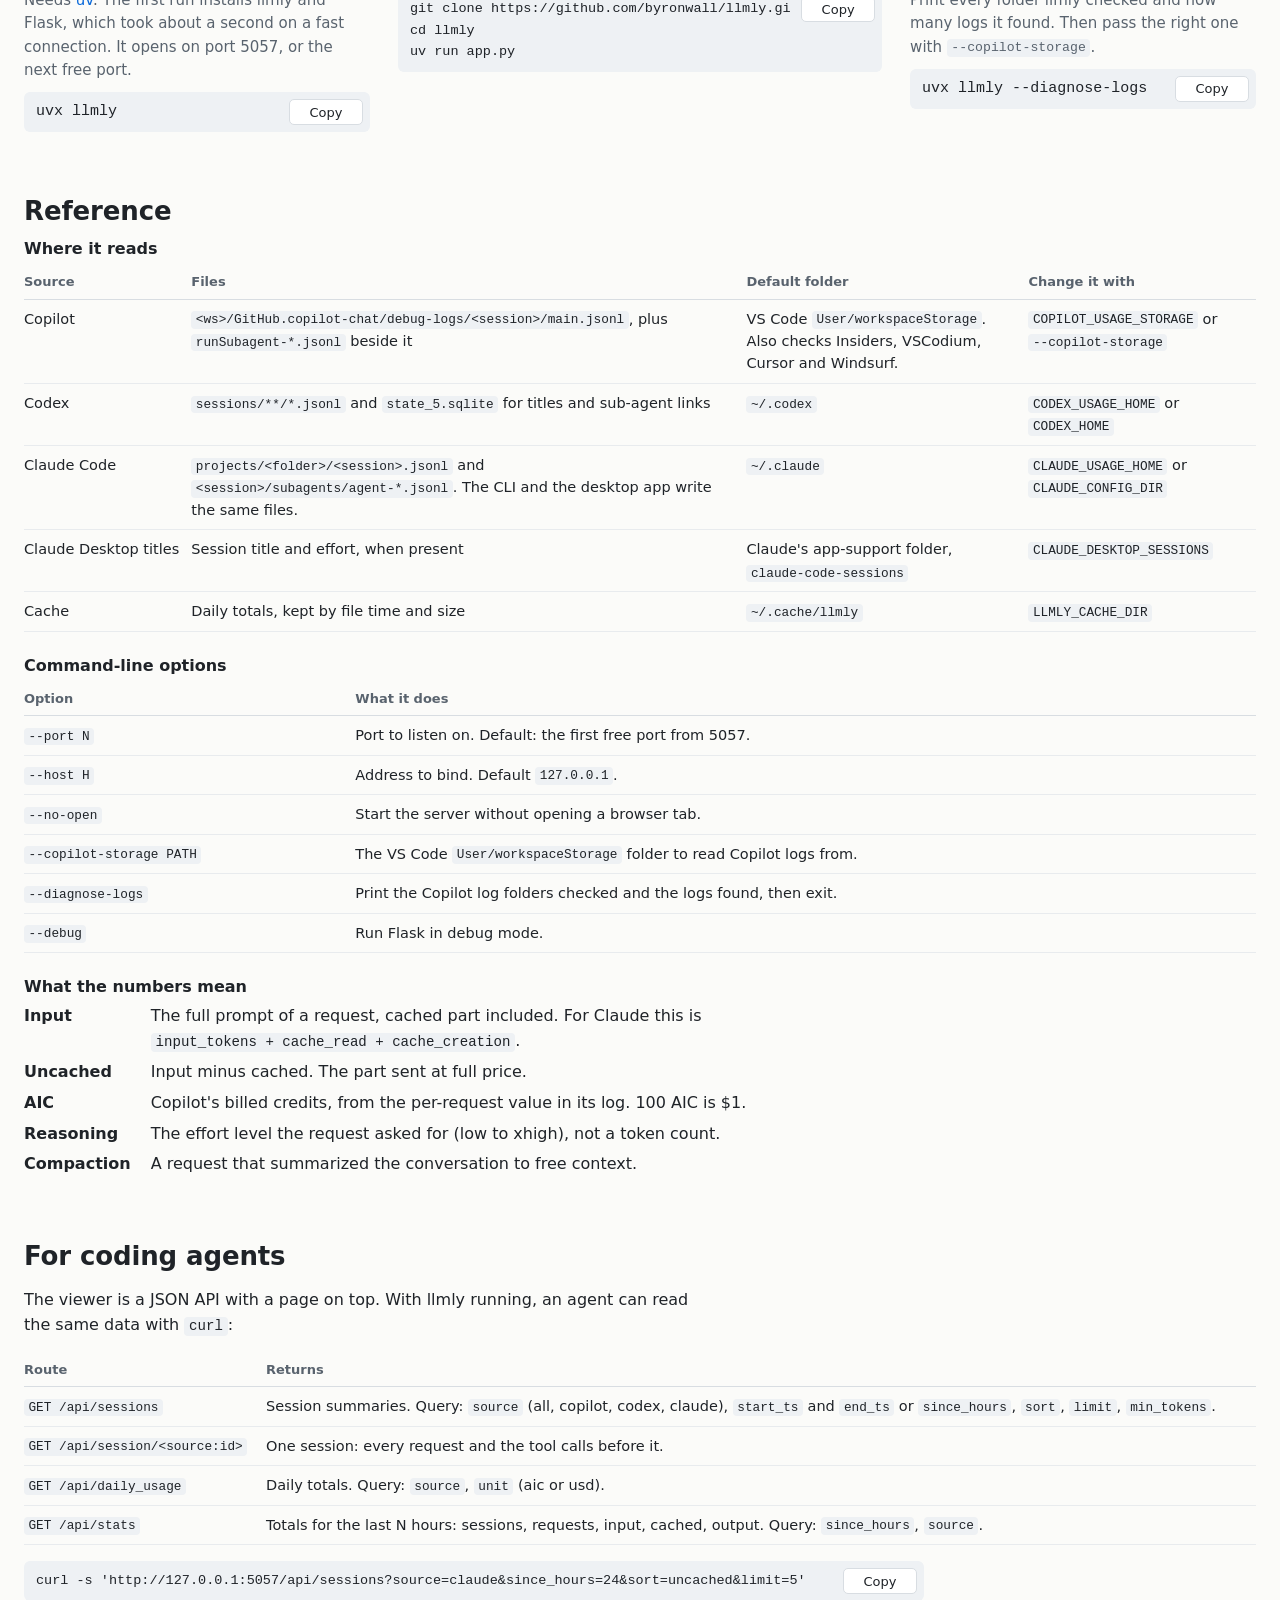
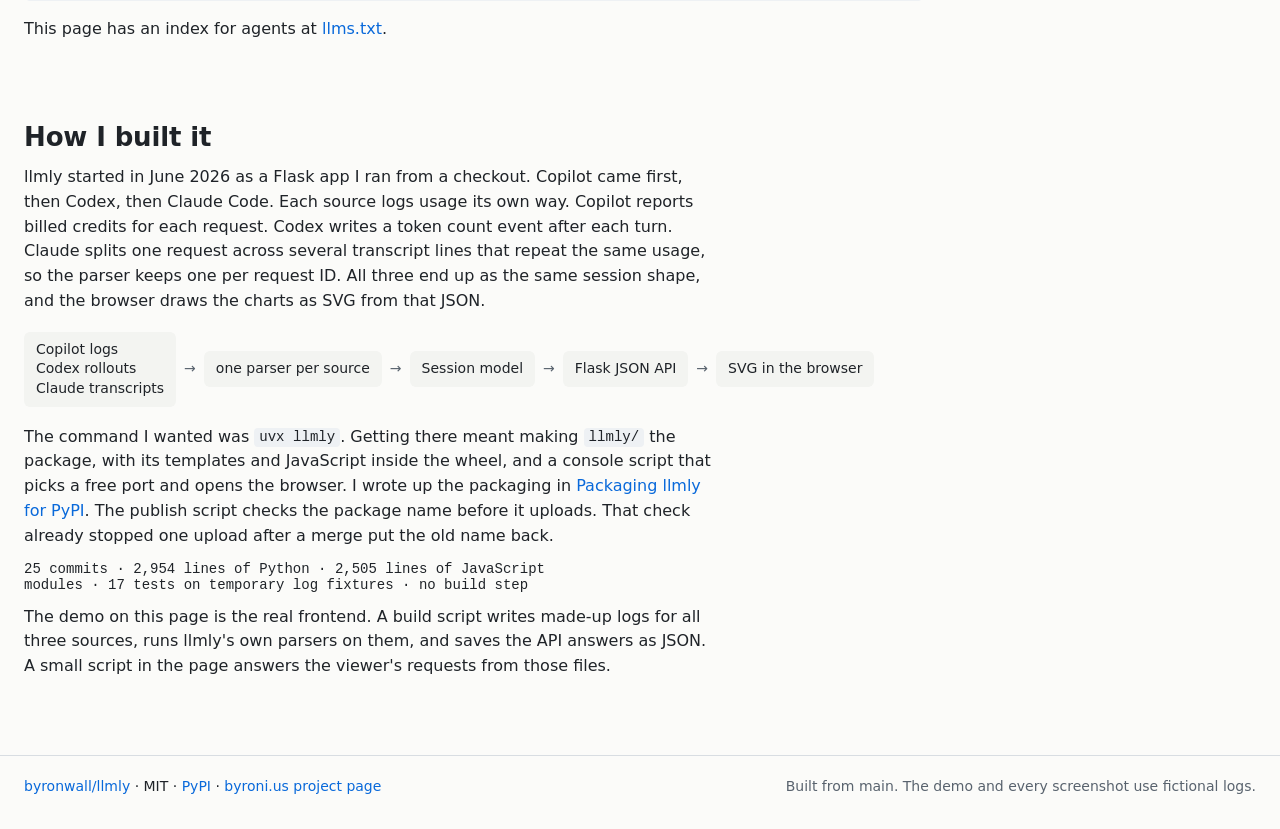
==== commit ac10b037: "Say how long the first run takes from a timed cold install Co-Authored-By: Claude Opus 5.5 <noreply@" ====
--- a/site/index.html
+++ b/site/index.html
@@ -39,7 +39,7 @@
     </div>
     <div class="try">
       <div class="cmd"><code>uvx llmly</code><button type="button" class="copy" data-copy="uvx llmly" aria-label="Copy the command uvx llmly"><span>Copy</span></button></div>
-      <p class="try-note">Needs <a href="https://docs.astral.sh/uv/">uv</a>. Opens in your browser in about a minute.</p>
+      <p class="try-note">Needs <a href="https://docs.astral.sh/uv/">uv</a>. Installs and opens in your browser in seconds.</p>
       <p class="facts">Copilot · Codex · Claude Code<br>macOS, Linux, Windows · local files only · no account</p>
     </div>
 
@@ -214,8 +214,8 @@
     <h2>Start</h2>
     <ol class="levels">
       <li>
-        <h3>Run it <span class="time">about 1 minute</span></h3>
-        <p>Needs <a href="https://docs.astral.sh/uv/">uv</a>. The first run installs Flask; later runs start at once. It opens on port 5057, or the next free port.</p>
+        <h3>Run it <span class="time">seconds</span></h3>
+        <p>Needs <a href="https://docs.astral.sh/uv/">uv</a>. The first run installs llmly and Flask, which took about a second on a fast connection. It opens on port 5057, or the next free port.</p>
         <div class="cmd"><code>uvx llmly</code><button type="button" class="copy" data-copy="uvx llmly" aria-label="Copy uvx llmly"><span>Copy</span></button></div>
       </li>
       <li>
